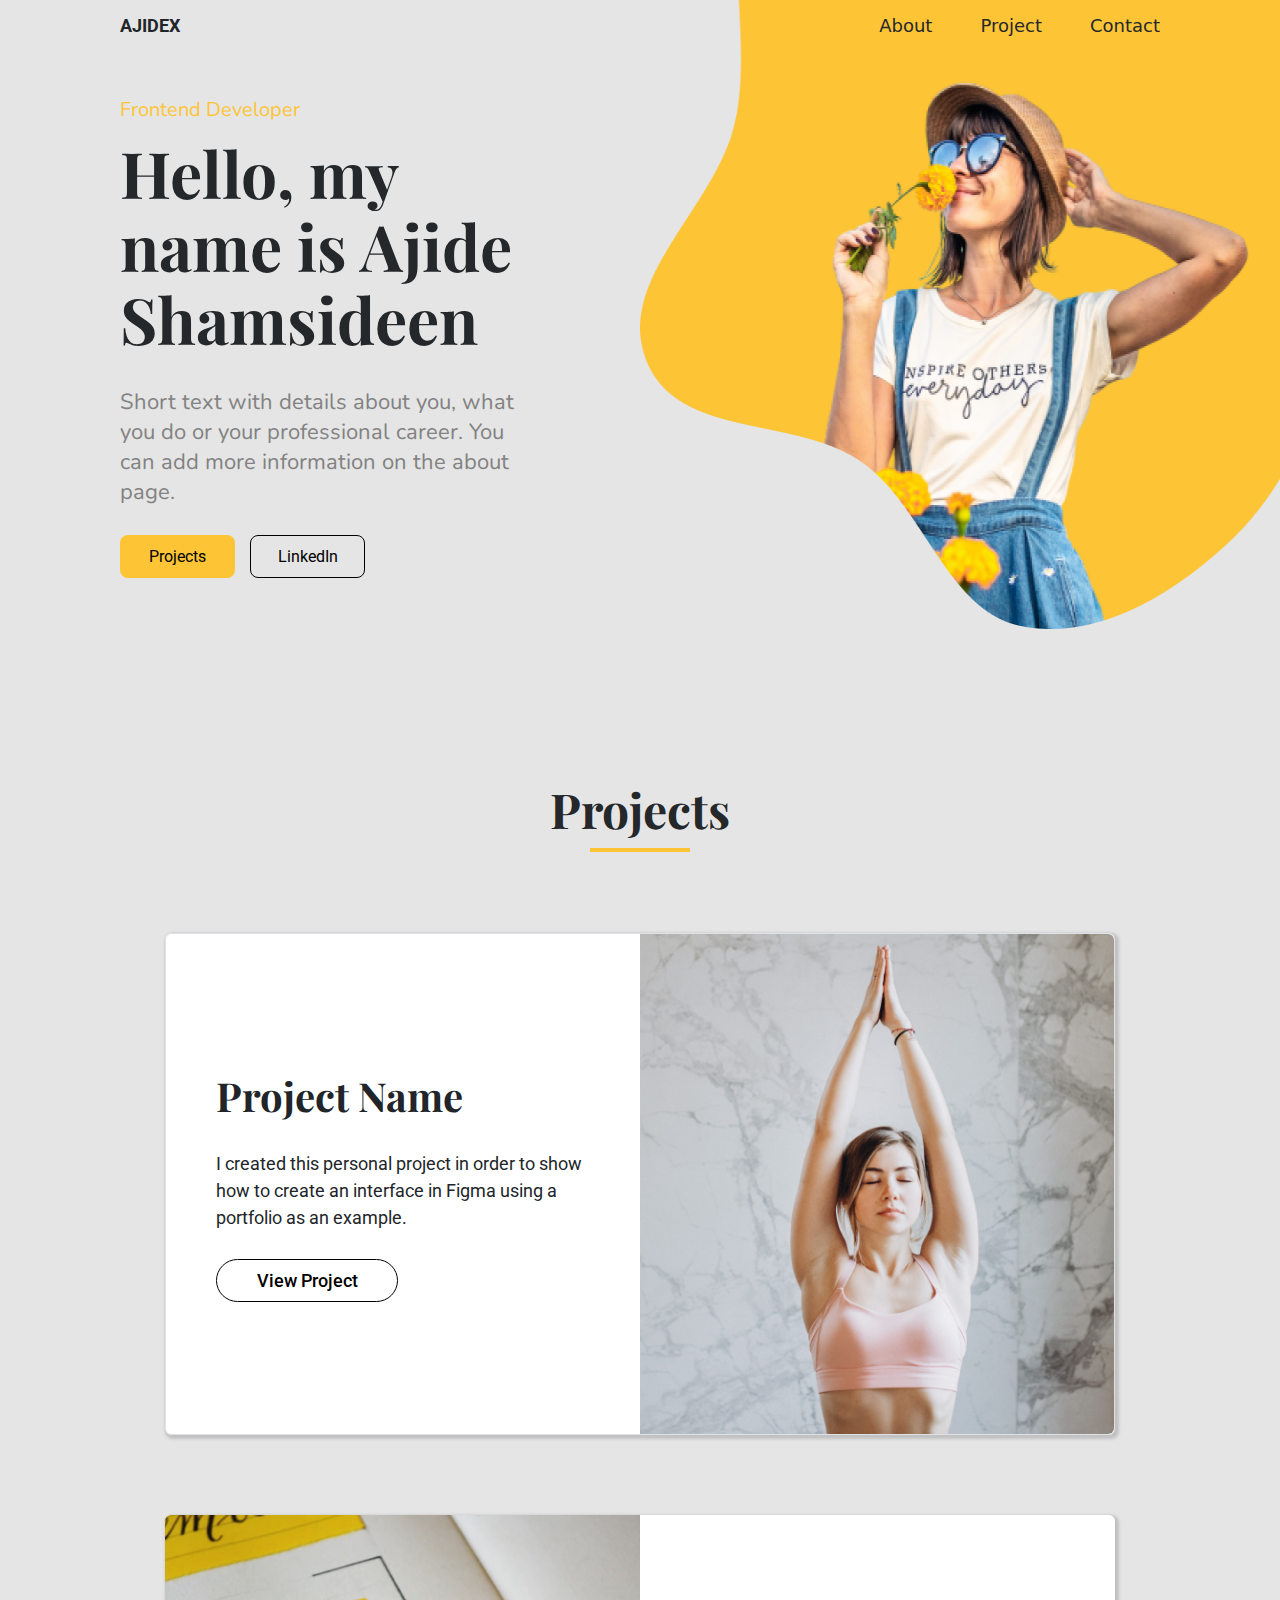
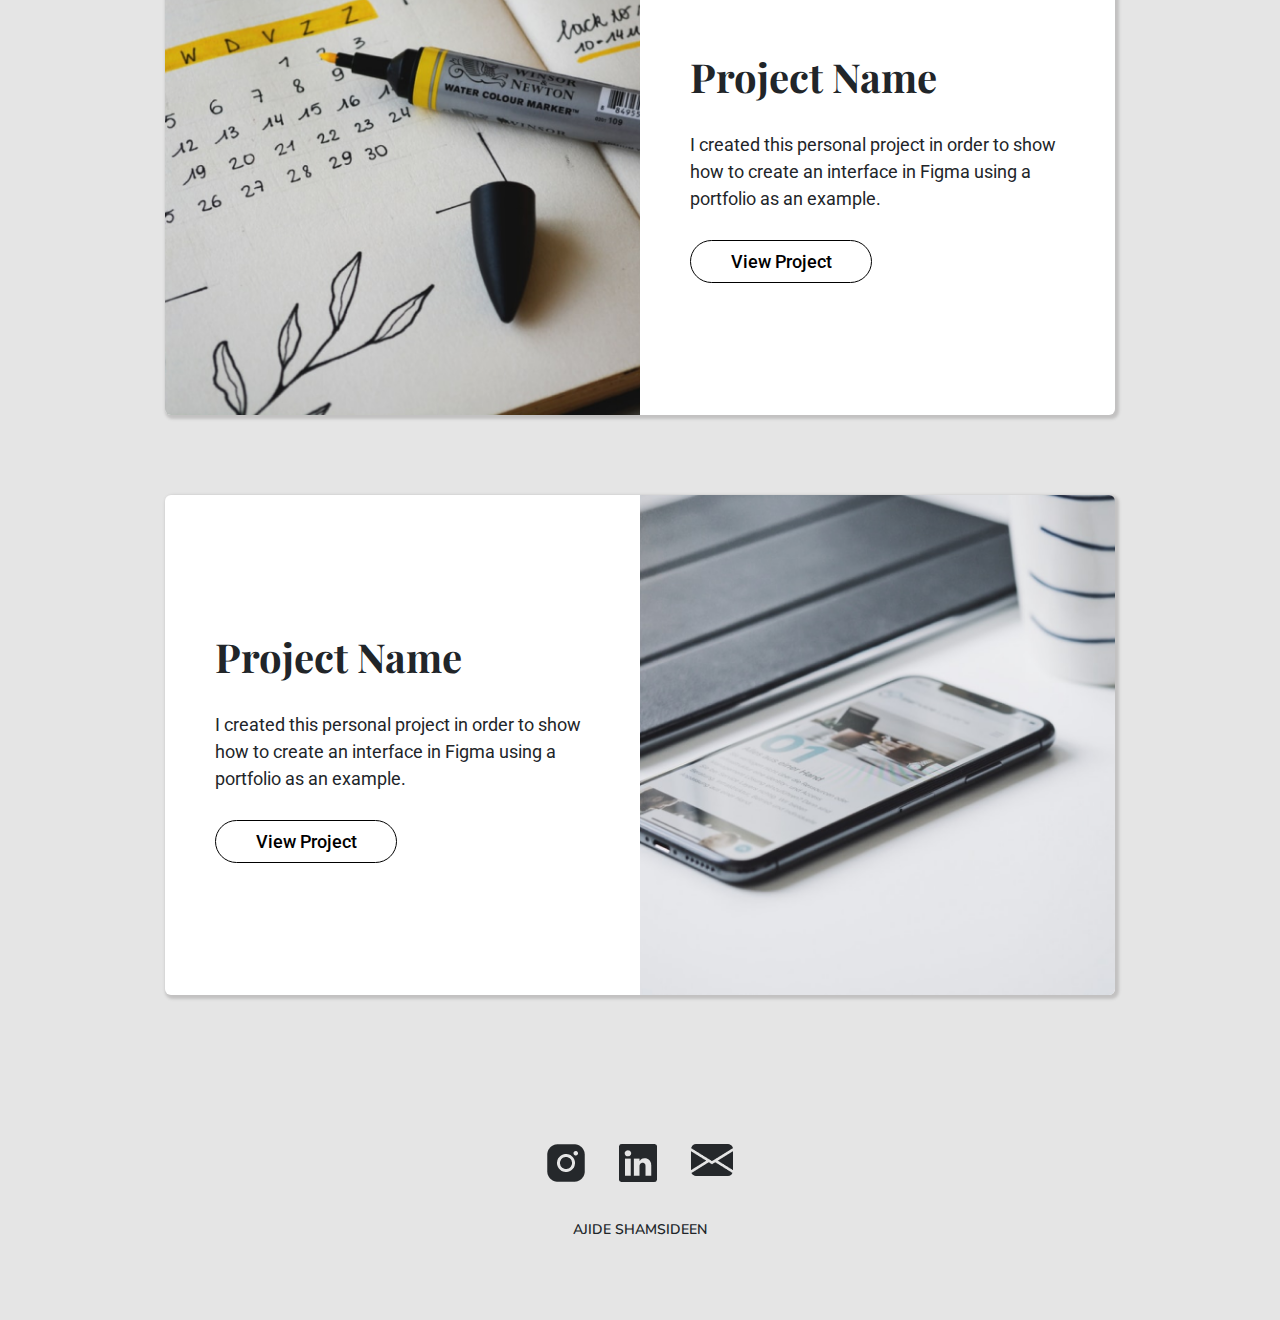
==== index.html @ 1809d79b "portfolio3" ====
<!DOCTYPE html>
<html lang="en">
    
<head>

    <title>AJIDEX</title>
    <link rel="stylesheet" type="text/css" href="/css/bootstrap.min.css">
    <link rel="stylesheet" type="text/css" href="/css/style.css">
    <meta charset="UTF-8">
    <meta http-equiv="X-UA-Compatible" content="IE=edge">
    <meta name="viewport" content="width=device-width, initial-scale=1.0">

    <!-- fonts -->

    <link rel="preconnect" href="https://fonts.googleapis.com">
    <link rel="preconnect" href="https://fonts.gstatic.com" crossorigin>
    <link href="https://fonts.googleapis.com/css2?family=Playfair+Display:wght@400;500;600;700;800;900&display=swap" rel="stylesheet">

    <link rel="preconnect" href="https://fonts.googleapis.com">
    <link rel="preconnect" href="https://fonts.gstatic.com" crossorigin>
    <link href="https://fonts.googleapis.com/css2?family=Nunito:wght@200;300;400;500;600;700;800&family=Playfair+Display:wght@400;500;600;700;800;900&display=swap" rel="stylesheet">


    <link rel="preconnect" href="https://fonts.googleapis.com">
    <link rel="preconnect" href="https://fonts.gstatic.com" crossorigin>
    <link href="https://fonts.googleapis.com/css2?family=Roboto:wght@100;300;400;500;700;900&display=swap" rel="stylesheet">


    <!-- end of font links-->

</head>

<body>
    

    <!-- nav links and introduction page -->
    <section class="intro-page">

        <div class="intro-cont">

            <div class="intro">
                <div class="logo">AJIDEX</div>

                <div class="role">Frontend Developer</div>

                <div class="hello-name">
                    Hello,  my name is Ajide Shamsideen
                </div>

                <div class="intro-word">
                    Short text with details about you, what you do or your professional career. You can add more information on the about page.
                </div>

                <div class="intro-btn">
                    <button class="project-btn">Projects</button>
                    <button class="linkedIn-btn">LinkedIn</button>
                </div>

            </div>

            <div class="intro-pic">
                <div class="img-cont">
                    <img class="girl-pic" src="/img/image.png" alt="girl image">

                    <div class="nav-cont">
                        <ul class="nav-links">
                            <li class="list"><a href="#">About</a></li>
                            <li class="list"><a href="#">Project</a></li>
                            <li class="list"><a href="#">Contact</a></li>
                        </ul>
                    </div>
                </div>
            </div>

        </div>

    </section>
    <!-- end of nav links and introduction page -->

    <section class="formobile">

        <nav class="navbar navbar-expand-lg">
            <div class="container-md">
              <a class="navbar-brand" href="#">AJIDEX</a>
              <button class="navbar-toggler" id="rotate" type="button" data-bs-toggle="collapse" data-bs-target="#navbarSupportedContent" aria-controls="navbarSupportedContent" aria-expanded="false" aria-label="Toggle navigation">
                <span class="navbar-toggler-icon"></span>
              </button>
              <div class="collapse navbar-collapse" id="navbarSupportedContent">
                    <ul class="navbar-nav me-auto mb-2 mb-lg-0">
    
                        <li class="nav-item">
                            <a class="nav-link active" aria-current="page" href="#">Home</a>
                        </li>
    
                        <li class="nav-item">
                            <a class="nav-link" href="#">About</a>
                        </li>
    
                        <li class="nav-item">
                            <a class="nav-link" href="#">Contact</a>
                        </li>
    
                    </ul>
                </div>
            </div>
        </nav>

        <div class="container-fluid px-2 mt-4">

            <div class="main-name" id="nameWriter"></div>
            <div class="main-role" id="role"></div>

            <div class="row justify-content-center">
                <div class="col-11 col-md-8 p-0">
                    <div class="mobile-img">
                        <img src="/img/mobile-img.png" class="img-fluid mobile-fit" alt="">
                    </div>
                </div>
            </div>
        </div>


    </section>
    

    <!-- nav links and introduction page for mobile-->





    <!-- end of nav links and introduction page for mobile-->


    <!-- Project page -->

    <section class="section1">
        <div class="container-md">
            <div class="project-head text-center">Projects</div>
            <div class="underline"></div>

            <div class="row d-flex justify-content-center">

                <div class="col-11 col-md-11 col-lg-10 down-space bg-white box p-0 border rounded">
                    <div class="row justify-content-center g-0">
                        <div class="col-11 col-md-6 d-flex flex-column justify-content-center project-space">
                            <div class="project-name">Project Name</div>

                            <div class="project-detail">I created this personal project in order to show how to create an interface in Figma using a portfolio as an example.</div>

                            <div class="view-btn">
                                <button class="view-project text-left">View Project</button>
                            </div>
                            
                        </div>

                        <div class="col-12 col-md-6">
                            <div class="project-img">
                                <img src="/img/image-1.png" alt="" class="pro-imgfit rounded-end">
                            </div>
                        </div>
                    </div>
                </div>


                <div class="col-11 col-md-11 col-lg-10 down-space bg-white box p-0 rounded">
                    <div class="row justify-content-center g-0">

                        <div class="col-12 col-md-6">
                            <div class="project-img">
                                <img src="/img/image-2.png" alt="" class="pro-imgfit rounded-start">
                            </div>
                        </div>

                        <div class="col-11 col-md-6 d-flex flex-column justify-content-center project-space">
                            <div class="project-name">Project Name</div>

                            <div class="project-detail">I created this personal project in order to show how to create an interface in Figma using a portfolio as an example.</div>

                            <div class="view-btn">
                                <button class="view-project text-left">View Project</button>
                            </div>
                            
                        </div>

                    </div>
                </div>


                <div class="col-11 col-md-11 col-lg-10 bg-white box p-0 rounded">
                    <div class="row justify-content-center g-0">
                        <div class="col-11 col-md-6 d-flex flex-column justify-content-center project-space">
                            <div class="project-name">Project Name</div>

                            <div class="project-detail">I created this personal project in order to show how to create an interface in Figma using a portfolio as an example.</div>

                            <div class="view-btn">
                                <button class="view-project text-left">View Project</button>
                            </div>
                            
                        </div>

                        <div class="col-12 col-md-6">
                            <div class="project-img">
                                <img src="/img/image-3.png" alt="" class="pro-imgfit rounded-end">
                            </div>
                        </div>
                    </div>
                </div>

                
            </div>
        </div>
    </section>
    <!-- end of Project page -->

    <section class="socials">
        <div class="container-md text-center">
            <div class="social-cont">
                <a href="#"><img src="/img/Vector.png" alt="" class="img-fluid social-fit"></a>
                <a href="#"><img src="/img/Vector2.png" alt="" class="img-fluid social-fit"></a>
                <a href="#"><img src="/img/Vector3.png" alt="" class="img-fluid"></a>
            </div>

            <div class="creator">AJIDE SHAMSIDEEN</div>
        </div>
    </section>




    <script src="/js/jquery.js" type="text/javascript"></script>
    <script src="/js/popper.js" type="text/javascript"></script>
    <script src="/js/bootstrap.min.js" type="text/javascript"></script>
    <script src="/js/custom.js" type="text/javascript"></script>
</body>
</html>
---- css/style.css ----
*{
    margin: 0;
    padding: 0;
    box-sizing: border-box;
}

body{
    background-color: #E5E5E5;
}


.formobile{
    display: none;
}

/* intro page & nav link */

.intro-page{
    width: 100%;
    height: auto;
}

.intro-cont{
    width: 100%;
    height: 100%;
    display: grid;
    grid-template-columns: 1fr 1fr;
}

.intro{
    padding-left: 120px;
    padding-right: 114px;
}

.logo{
    font-size: 18px;
    font-weight: 700;
    margin-top: 12px;
    font-family: 'Roboto', sans-serif;
}

.role{
    font-size: 20px;
    color: #FDC435;
    margin-top: 56px;
    font-family: 'Nunito', sans-serif;
}

.hello-name{
    font-size: 64px;
    font-weight: 700;
    color: #25282B;
    margin-top: 12px;
    line-height: 72.8px;
    font-family: 'Playfair Display', serif;
}

.intro-word{
    font-size: 22px;
    font-weight: 400;
    line-height: 30px;
    color: #828282;
    margin-top: 32px;
    font-family: 'Nunito', sans-serif;
}

.intro-btn{
    margin-top: 28px;
    height: fit-content;
}

.project-btn{
    width: 115px;
    height: 43px;
    margin-right: 10px;
    background-color: #FDC435;
    border-radius: 8px;
    border: none;
    outline: none;
    font-family: 'Roboto', sans-serif;
}

.linkedIn-btn{
    width: 115px;
    height: 43px;
    margin-right: 10px;
    background-color: transparent;
    border-radius: 8px;
    border: 1px solid black;
    outline: none;
    font-family: 'Roboto', sans-serif;
}

.intro-pic{
    height: 629px;
    position: relative;
}

.img-cont{
    width: 100%;
    height: 100%;
}

.girl-pic{
    width: 100%;
    height: 100%;
}

.nav-cont{
    position: absolute;
    top: 12px;
    right: 0;
}

.nav-links{
    display: flex;
    flex-direction: row;
}

.nav-links li{
    list-style: none;
    margin-right: 48px;
    position: relative;
}

.nav-links li:last-child{
    margin-right: 120px;
}

.nav-links li a{
    text-decoration: none;
    color: #25282B;
    font-size: 18px;
    font-weight: 500;
}


.nav-links .list a::after{
    content: '';
    position: absolute;
    width: 100%;
    height: 1px;
    top: 26px;
    left: 0;
    background-color: #1d1c1c;
    transform: scaleX(0);
    transform-origin: center;
    transition: transform .5s ease-in;
}

.nav-links .list a:hover::after{
    transform: scale(1);
}



/* end intro page & nav link */


/* project section */

.section1{
    margin-top: 144px;
}

.project-head{
    font-size: 48px;
    font-weight: 700;
    font-family: 'Playfair Display', serif;
    margin-bottom: 88px;
    color: #25282B;
    position: relative;
}

.project-head::after{
    content: '';
    display: inline-block;
    position: absolute;
    left: 50%;
    transform: translate(-50%, 75px);
    width: 100px;
    height: 4px;
    background-color: #FDC435;

}

.project-space{
    padding-left: 50px;
}

.project-name{
    font-family: 'Playfair Display';
    font-style: normal;
    font-weight: 700;
    font-size: 40px;
    margin-bottom: 24px;
}

.project-detail{
    font-family: 'Roboto';
    font-style: normal;
    font-weight: 400;
    font-size: 18px;
    line-height: 27px;
    width: 380px;
    margin-bottom: 28px;
}

.view-btn{
    width: 100%;
}

.view-project{
    width: 182px;
    height: 43px;
    background-color: transparent;
    border-radius: 21.5px;
    border: 1px solid black;
    outline: none;
    font-family: 'Roboto', sans-serif;
    font-size: 18px;
    font-weight: 500;
}

.project-img{
    width: 100%;
    height: 500px;
}

.pro-imgfit{
    width: 100%;
    height: 100%;
}

.down-space{
    margin-bottom: 80px;
}

.box{
    box-shadow: 2px 2px 3px 2px rgb(194, 193, 193);
}


/*end of project section */



/* social style */


.socials{
    margin-top: 149px;
    padding-bottom: 80px;
}

.social-cont{
    display: flex;
    justify-content: center;
}

.social-fit{
    margin-right: 34px;
}


.creator{
    font-size: 14px;
    font-weight: 600;
    margin-top: 37px;
    font-family: 'Nunito', sans-serif;
}

/* social style */






@media only screen and (max-width: 550px){


.intro-page{
    display: none;
}

/* for mobile */

.formobile{
    display: block;
}

.navbar-toggler{
    border: none !important;
    color: transparent !important;
    transform: rotate(0);
    transition: transform 0.44s linear;
}

.clicked{
    transform: rotate(90deg);
}

.main-name{
    font-size: 36px;
    font-weight: bold;
    line-height: 42px;
    color: #25282B;
    font-family: 'Playfair Display', serif;
    min-height: 130px;
}

.main-role{
    font-size: 18px;
    margin-top: 10px;
    color: #FDC435;
    font-family: 'Nunito', sans-serif;
    min-height: 30px;
}

.mobile-img{
    width: 100%;
    height: 300px;
}

.mobile-fit{
    width: 100%;
    height: 100%;
}
/* for mobile */

.section1{
    margin-top: 30px;
}

.project-space{
    padding-left: 0px;
    display: flex !important;
    flex-direction: column !important;
    flex-wrap: wrap !important;
}

.project-name{
    font-size: 35px;
    margin-bottom: 18px;
}

.project-detail {
    font-family: 'Roboto';
    font-style: normal;
    font-weight: 400;
    font-size: 16px;
    line-height: 23px;
    width: fit-content;
    margin-bottom: 28px;
    flex-wrap: wrap;
}

.rounded{
    border-radius: 10px !important;
}

.rounded-end{
    border-radius: 0px !important;
    border-radius: 0px 0px 10px 10px !important;
}

.rounded-start{
    border-radius: 10px 10px 0px 0px !important;
}


.project-img{
    height: 300px;
}

.view-btn{
    margin-bottom: 25px;
}

.view-project{
    width: 130px;
    font-size: 16px;
}











}


@media only screen and (min-width: 550px) and (max-width: 1020px){


    .intro-page{
        display: none;
    }

    /* for mobile */

    .formobile{
        display: block;
    }

    .navbar-toggler{
        border: none !important;
        color: transparent !important;
        transform: rotate(0);
        transition: transform 0.44s linear;
    }

    .nav-link{
        font-size: 20px !important;
    }

    .clicked{
        transform: rotate(90deg);
    }

    .main-name{
        font-size: 58px;
        font-weight: bold;
        line-height: 70px;
        color: #25282B;
        font-family: 'Playfair Display', serif;
        min-height: 230px;
        padding-left: 80px;
    }

    .main-role{
        font-size: 20px;
        margin-top: 10px;
        color: #FDC435;
        font-family: 'Nunito', sans-serif;
        min-height: 30px;
        padding-left: 80px;
    }

    .mobile-img{
        width: 100%;
        height: 450px;
    }

    .mobile-fit{
        width: 100%;
        height: 100%;
    }
    /* for mobile */

    .project-space {
        padding-left: 0px;
        padding-left: 0px;
    }

    .project-name{
        text-align: center;
        margin-bottom: 15px;
    }

    .project-detail {
        font-family: 'Roboto';
        font-style: normal;
        font-weight: 400;
        font-size: 17px;
        line-height: 25px;
        width: 90%;
        margin-left: auto;
        margin-right: auto;
        margin-bottom: 22px;
    }

    .view-btn{
        display: flex;
        justify-content: center;
    }

    .view-project {
        width: 142px;
        height: 43px;
        background-color: transparent;
        border-radius: 21.5px;
        border: 1px solid black;
        outline: none;
        font-family: 'Roboto', sans-serif;
        font-size: 17px;
        font-weight: 500;
    }

    .project-img{
        height: 400px;
    }

}
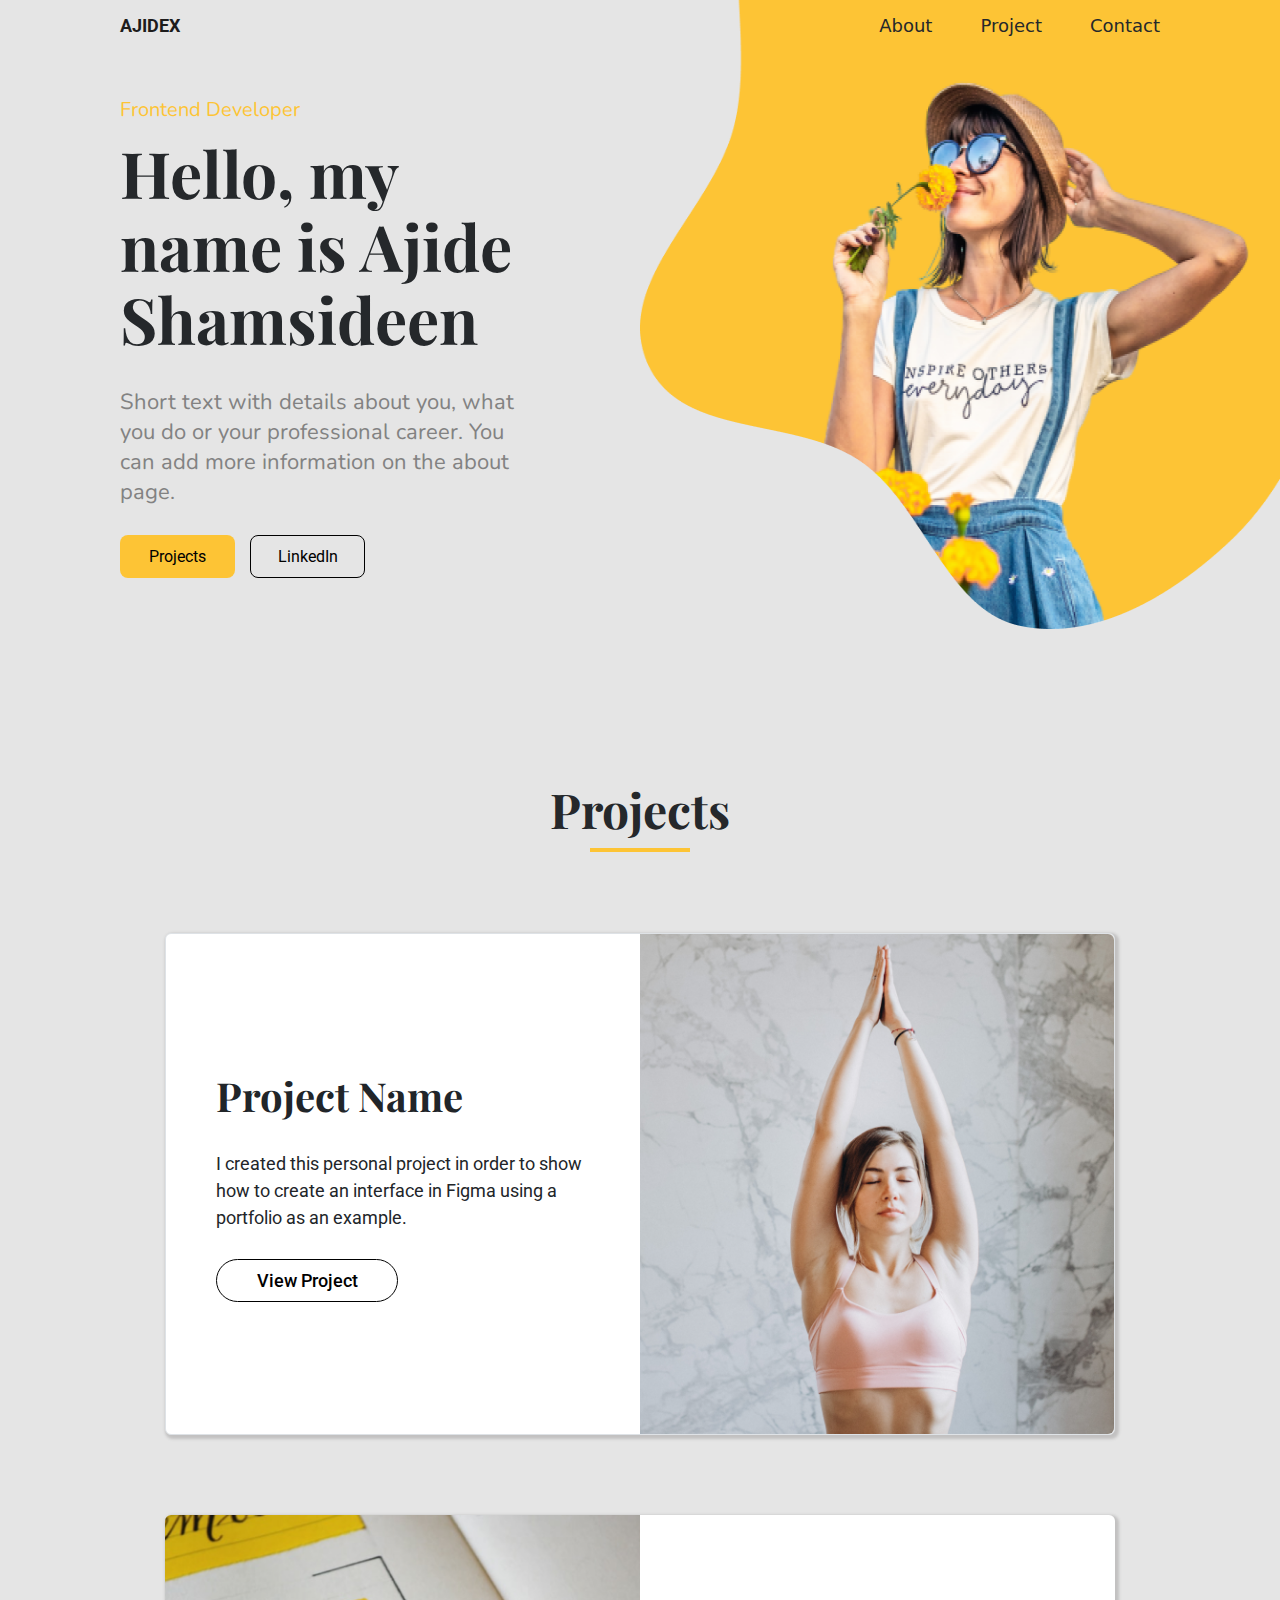
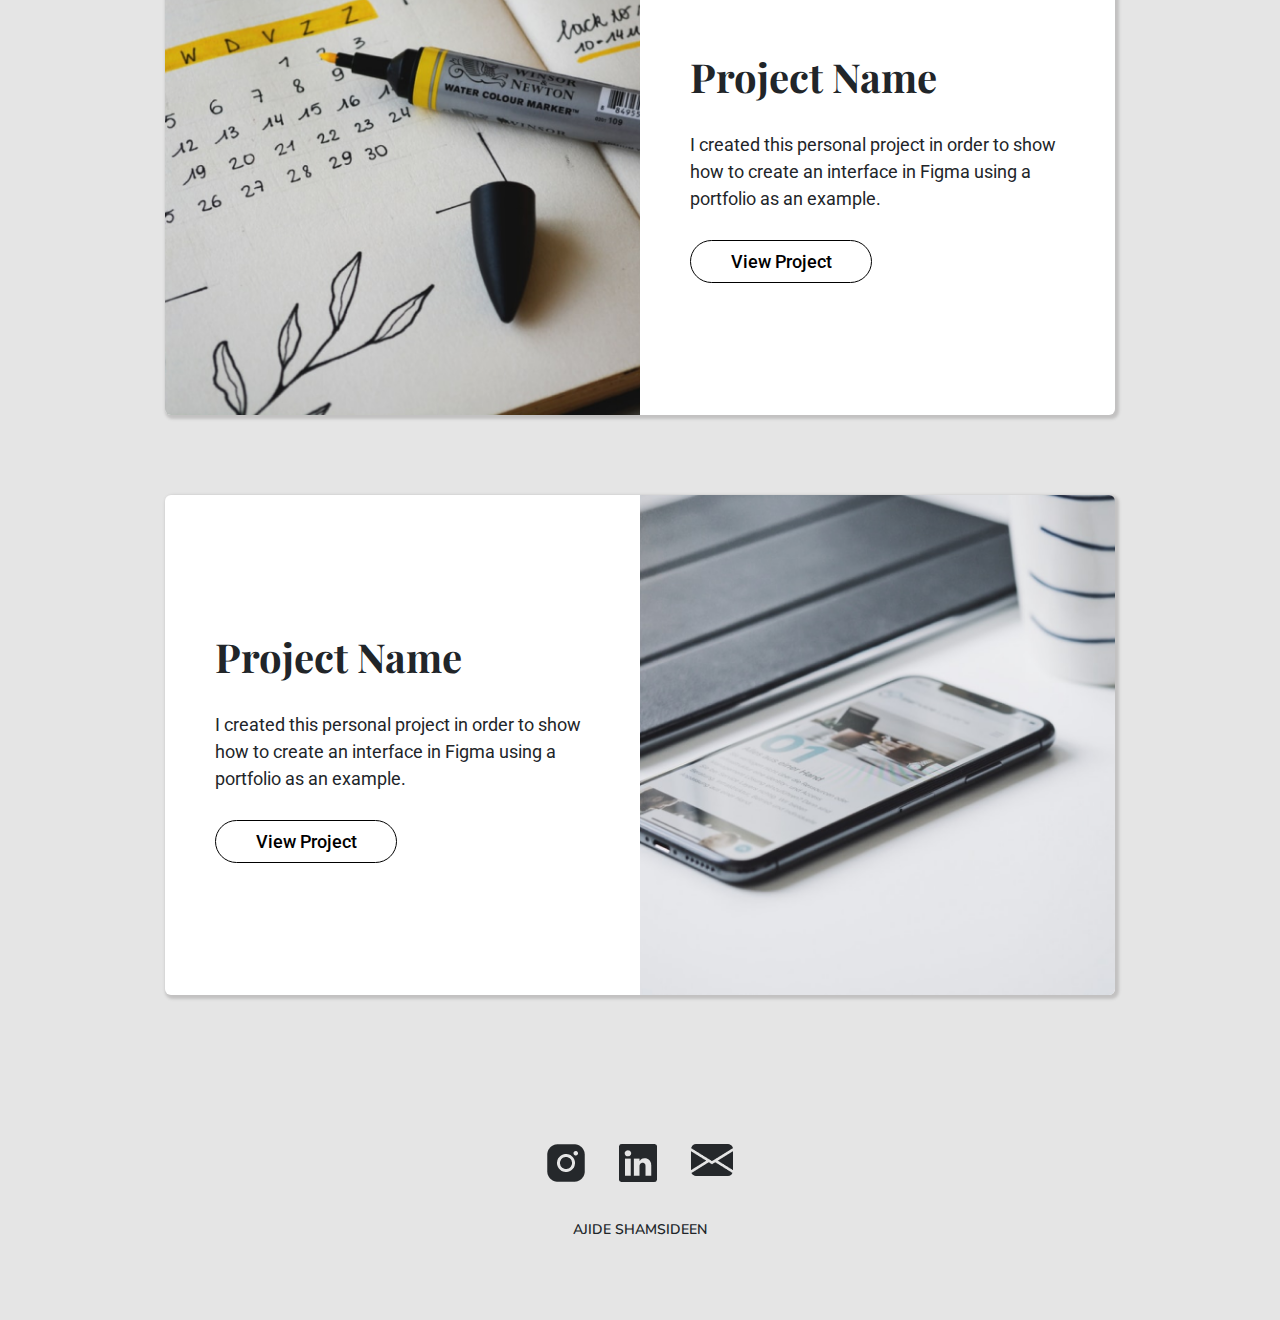
==== commit a06311cf: "new changes" ====
--- a/index.html
+++ b/index.html
@@ -39,7 +39,7 @@
         <div class="intro-cont">
 
             <div class="intro">
-                <div class="logo">AJIDEX</div>
+                <div class="logo"><a href="index.html">AJIDEX</a></div>
 
                 <div class="role">Frontend Developer</div>
 
@@ -81,7 +81,7 @@
 
         <nav class="navbar navbar-expand-lg">
             <div class="container-md">
-              <a class="navbar-brand" href="#">AJIDEX</a>
+              <a class="navbar-brand" href="index.html">AJIDEX</a>
               <button class="navbar-toggler" id="rotate" type="button" data-bs-toggle="collapse" data-bs-target="#navbarSupportedContent" aria-controls="navbarSupportedContent" aria-expanded="false" aria-label="Toggle navigation">
                 <span class="navbar-toggler-icon"></span>
               </button>
@@ -93,11 +93,11 @@
                         </li>
     
                         <li class="nav-item">
-                            <a class="nav-link" href="#">About</a>
+                            <a class="nav-link" href="about.html">About</a>
                         </li>
     
                         <li class="nav-item">
-                            <a class="nav-link" href="#">Contact</a>
+                            <a class="nav-link" href="contact.html">Contact</a>
                         </li>
     
                     </ul>
@@ -111,14 +111,20 @@
             <div class="main-role" id="role"></div>
 
             <div class="row justify-content-center">
-                <div class="col-11 col-md-8 p-0">
+                <div class="col-12 col-md-8 p-0">
                     <div class="mobile-img">
                         <img src="/img/mobile-img.png" class="img-fluid mobile-fit" alt="">
-                    </div>
-                </div>
-            </div>
-        </div>
-
+
+                    </div>
+                </div>
+            </div>
+        </div>
+
+        <div class="custom-shape-divider-bottom-1668198175">
+            <svg data-name="Layer 1" xmlns="http://www.w3.org/2000/svg" viewBox="0 0 1200 120" preserveAspectRatio="none">
+                <path d="M1200 120L0 16.48 0 0 1200 0 1200 120z" class="shape-fill"></path>
+            </svg>
+        </div>
 
     </section>
     
--- a/css/style.css
+++ b/css/style.css
@@ -37,6 +37,11 @@
     font-weight: 700;
     margin-top: 12px;
     font-family: 'Roboto', sans-serif;
+}
+
+.logo a {
+    text-decoration: none;
+    color: #1d1c1c;
 }
 
 .role{
@@ -288,7 +293,30 @@
 
 .formobile{
     display: block;
-}
+    position: relative;
+}
+
+.custom-shape-divider-bottom-1668198175 {
+    position: absolute;
+    bottom: 0;
+    left: 0;
+    width: 100%;
+    overflow: hidden;
+    line-height: 0;
+    transform: rotate(180deg);
+}
+
+.custom-shape-divider-bottom-1668198175 svg {
+    position: relative;
+    display: block;
+    width: calc(100% + 1.3px);
+    height: 85px;
+}
+
+.custom-shape-divider-bottom-1668198175 .shape-fill {
+    fill: #FDC435;
+}
+
 
 .navbar-toggler{
     border: none !important;
@@ -321,6 +349,7 @@
 .mobile-img{
     width: 100%;
     height: 300px;
+    position: relative;
 }
 
 .mobile-fit{
@@ -396,7 +425,7 @@
 }
 
 
-@media only screen and (min-width: 550px) and (max-width: 1020px){
+@media only screen and (min-width: 550px) and (max-width: 1030px){
 
 
     .intro-page{
@@ -407,7 +436,30 @@
 
     .formobile{
         display: block;
-    }
+        position: relative;
+    }
+
+    .custom-shape-divider-bottom-1668198175 {
+        position: absolute;
+        bottom: 0;
+        left: 0;
+        width: 100%;
+        overflow: hidden;
+        line-height: 0;
+        transform: rotate(180deg);
+    }
+    
+    .custom-shape-divider-bottom-1668198175 svg {
+        position: relative;
+        display: block;
+        width: calc(100% + 1.3px);
+        height: 140px;
+    }
+    
+    .custom-shape-divider-bottom-1668198175 .shape-fill {
+        fill: #FDC435;
+    }
+    
 
     .navbar-toggler{
         border: none !important;
@@ -446,6 +498,7 @@
     .mobile-img{
         width: 100%;
         height: 450px;
+        position: relative;
     }
 
     .mobile-fit{
